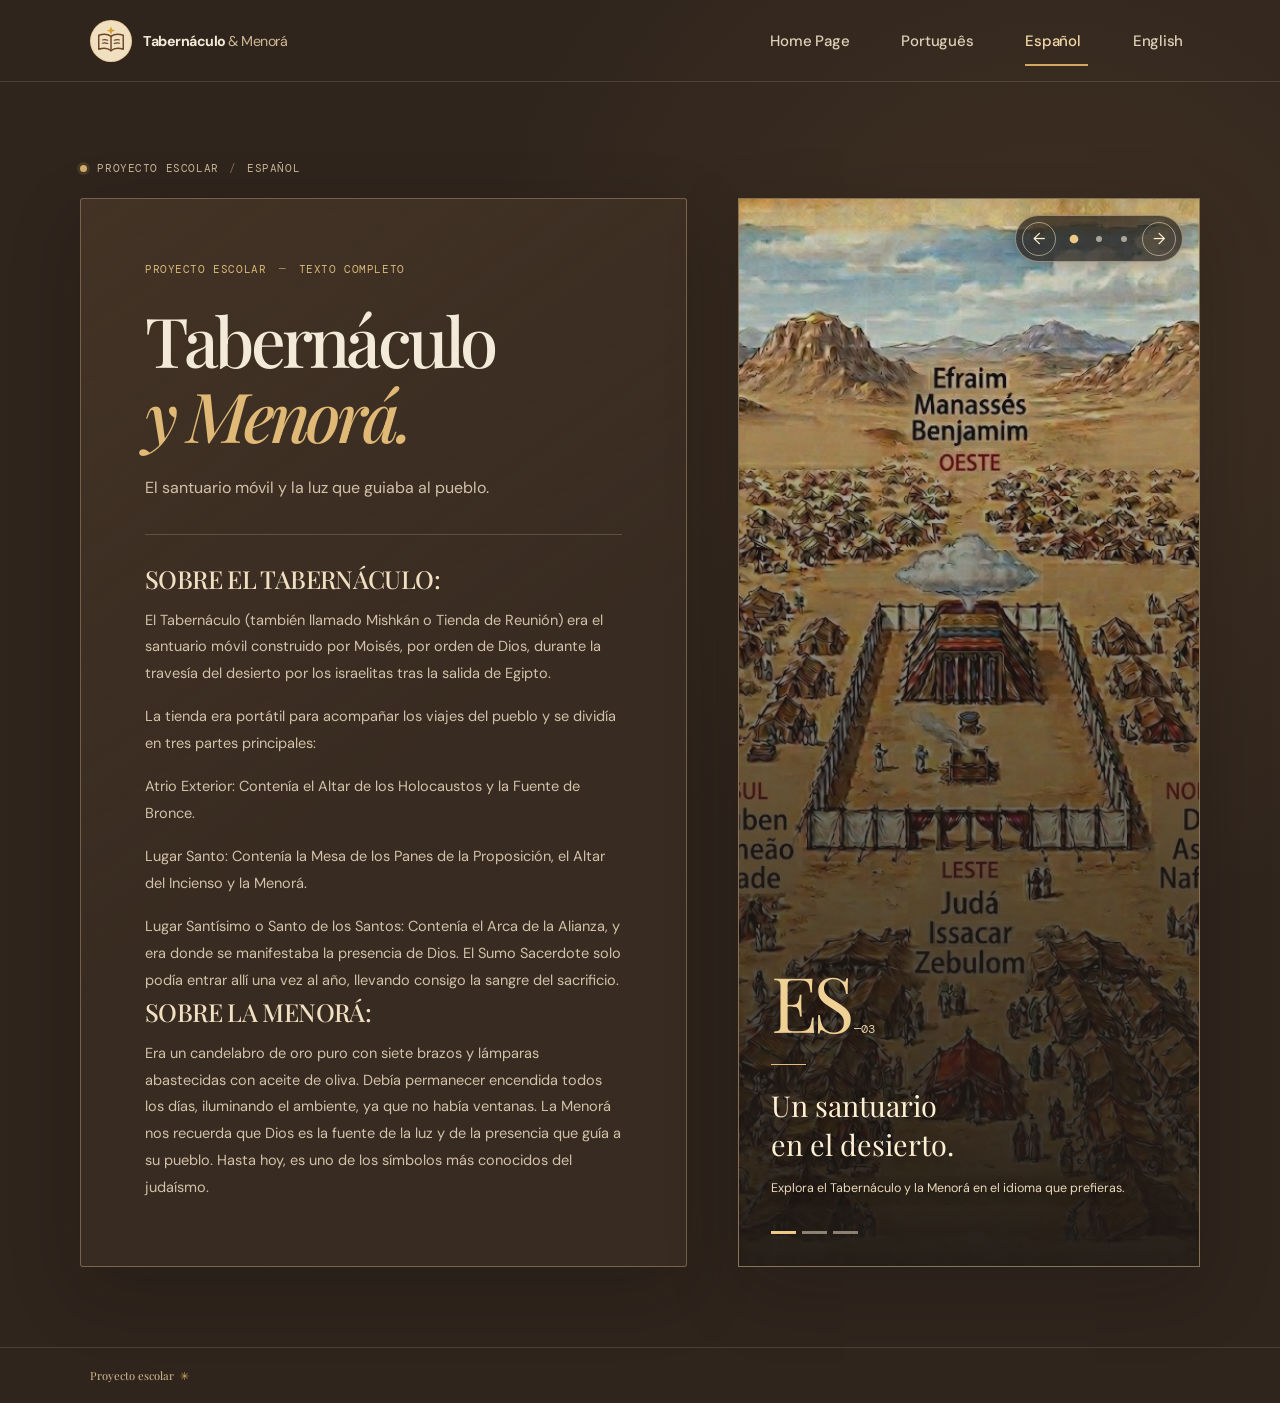
==== espanol.html @ 20fe085b "coimmit 2" ====
<!doctype html>
<html lang="es">
  <head>
    <meta charset="utf-8">
    <meta name="viewport" content="width=device-width, initial-scale=1">
    <meta name="theme-color" content="#30251d">
    <meta name="description" content="Texto completo en español sobre el Tabernáculo y la Menorá.">
    <title>Español | Tabernáculo &amp; Menorá</title>
    <link rel="stylesheet" href="styles.css">
    <script src="script.js" defer></script>
  </head>
  <body data-page="3" data-language="es">
    <a class="skip-link" href="#conteudo">Saltar al contenido</a>
    <header class="site-header home-header">
      <a class="brand" href="index.html" aria-label="Tabernáculo y Menorá — inicio">
        <img class="brand-logo" src="assets/logo_open_book_2_line_brown.svg" alt="">
        <span class="brand-name">Tabernáculo <span>&amp; Menorá</span></span>
      </a>
      <button class="menu-toggle" type="button" aria-expanded="false" aria-controls="site-nav">
        <span class="menu-toggle-label">Menú</span>
        <span class="menu-icon" aria-hidden="true"><span></span><span></span></span>
      </button>
      <nav class="site-nav" id="site-nav" aria-label="Páginas e idiomas">
        <a href="index.html"><span>Home Page</span></a>
        <a href="portugues.html"><span>Português</span></a>
        <a href="espanol.html" aria-current="page"><span>Español</span></a>
        <a href="ingles.html"><span>English</span></a>
      </nav>
    </header>

    <main id="conteudo" class="page-shell">
      <div class="page-kicker"><span class="status-dot"></span> Proyecto escolar <span class="kicker-divider">/</span> Español</div>
      <section class="page-layout" aria-labelledby="page-title">
        <article class="content-card">
          <div class="chapter-label">Proyecto escolar <span>—</span> Texto completo</div>
          <h1 id="page-title"><span>Tabernáculo</span><br><em>y Menorá.</em></h1>
          <p class="lead">El santuario móvil y la luz que guiaba al pueblo.</p>
          <div class="article-rule"></div>
          <section id="tabernaculo" class="article-section" aria-labelledby="tabernacle-title">
            <h2 id="tabernacle-title">SOBRE EL TABERNÁCULO:</h2>
            <div class="article-body">
              <p>El Tabernáculo (también llamado Mishkán o Tienda de Reunión) era el santuario móvil construido por Moisés, por orden de Dios, durante la travesía del desierto por los israelitas tras la salida de Egipto.</p>
              <p>La tienda era portátil para acompañar los viajes del pueblo y se dividía en tres partes principales:</p>
              <p>Atrio Exterior: Contenía el Altar de los Holocaustos y la Fuente de Bronce.</p>
              <p>Lugar Santo: Contenía la Mesa de los Panes de la Proposición, el Altar del Incienso y la Menorá.</p>
              <p>Lugar Santísimo o Santo de los Santos: Contenía el Arca de la Alianza, y era donde se manifestaba la presencia de Dios. El Sumo Sacerdote solo podía entrar allí una vez al año, llevando consigo la sangre del sacrificio.</p>
            </div>
          </section>
          <section id="menora" class="article-section" aria-labelledby="menorah-title">
            <h2 id="menorah-title">SOBRE LA MENORÁ:</h2>
            <div class="article-body">
              <p>Era un candelabro de oro puro con siete brazos y lámparas abastecidas con aceite de oliva. Debía permanecer encendida todos los días, iluminando el ambiente, ya que no había ventanas. La Menorá nos recuerda que Dios es la fuente de la luz y de la presencia que guía a su pueblo. Hasta hoy, es uno de los símbolos más conocidos del judaísmo.</p>
            </div>
          </section>
        </article>
        <aside class="page-aside" aria-label="Sobre el Tabernáculo">
          <div class="aside-carousel" data-carousel role="region" aria-roledescription="carrusel" aria-label="Galería de imágenes">
            <figure class="aside-slide is-active" role="group" aria-label="Imagen 1 de 3">
              <img src="assets/Tabernaculo.jpg" alt="Ilustración del Tabernáculo">
            </figure>
            <figure class="aside-slide" role="group" aria-label="Imagen 2 de 3" hidden>
              <img src="assets/azeite.png" alt="Aceite usado para mantener encendida la Menorá">
            </figure>
            <figure class="aside-slide" role="group" aria-label="Imagen 3 de 3" hidden>
              <img src="assets/menora.png" alt="Menorá de siete brazos">
            </figure>
            <div class="aside-carousel-controls">
              <button class="aside-carousel-arrow" type="button" data-carousel-prev aria-label="Imagen anterior">←</button>
              <div class="aside-carousel-dots" aria-label="Seleccionar imagen">
                <button class="aside-carousel-dot is-active" type="button" data-carousel-to="0" aria-label="Mostrar imagen 1" aria-current="true"></button>
                <button class="aside-carousel-dot" type="button" data-carousel-to="1" aria-label="Mostrar imagen 2"></button>
                <button class="aside-carousel-dot" type="button" data-carousel-to="2" aria-label="Mostrar imagen 3"></button>
              </div>
              <button class="aside-carousel-arrow" type="button" data-carousel-next aria-label="Imagen siguiente">→</button>
            </div>
          </div>
          <div class="aside-number">ES<span>—03</span></div>
          <div class="aside-line"></div>
          <p class="aside-label">Un santuario<br>en el desierto.</p>
          <p class="aside-copy">Explora el Tabernáculo y la Menorá en el idioma que prefieras.</p>
          <div class="page-progress" aria-label="Texto en español">
            <span class="progress-segment is-active"></span>
            <span class="progress-segment"></span>
            <span class="progress-segment"></span>
          </div>
        </aside>
      </section>
    </main>
    <footer class="site-footer">
      <span>Proyecto escolar <span aria-hidden="true">✳</span></span>
    </footer>
    <div class="reading-progress" aria-hidden="true"></div>
  </body>
</html>
---- styles.css ----
@import url("https://fonts.googleapis.com/css2?family=DM+Mono:wght@400;500&family=DM+Sans:wght@400;500;600;700&family=Playfair+Display:ital,wght@0,500;0,600;1,500;1,600&display=swap");

:root {
  color-scheme: light;
  --paper: #f5f2eb;
  --card: #fffefa;
  --ink: #20251f;
  --muted: #73776e;
  --green: #355d48;
  --green-dark: #284736;
  --line: #e7e4dc;
  --accent: #c77b51;
  --mono: "DM Mono", "Courier New", monospace;
  --sans: "DM Sans", Arial, sans-serif;
  --serif: "Playfair Display", Georgia, serif;
}

* {
  box-sizing: border-box;
}

html {
  scroll-behavior: smooth;
}

body {
  min-width: 320px;
  min-height: 100vh;
  margin: 0;
  background:
    radial-gradient(ellipse at 85% 12%, rgba(216, 207, 183, 0.22), transparent 32rem),
    var(--paper);
  color: var(--ink);
  font-family: var(--sans);
  -webkit-font-smoothing: antialiased;
}

a {
  color: inherit;
}

.skip-link {
  position: absolute;
  z-index: 5;
  top: 0.75rem;
  left: 0.75rem;
  padding: 0.7rem 1rem;
  transform: translateY(-160%);
  border-radius: 0.4rem;
  background: var(--green-dark);
  color: white;
  text-decoration: none;
}

.skip-link:focus {
  transform: translateY(0);
}

.site-header {
  position: relative;
  z-index: 2;
  display: flex;
  min-height: 82px;
  align-items: center;
  justify-content: space-between;
  padding: 0 clamp(1.25rem, 7vw, 7.5rem);
  border-bottom: 1px solid rgba(32, 37, 31, 0.09);
}

.brand {
  display: inline-flex;
  align-items: center;
  gap: 0.72rem;
  text-decoration: none;
}

.brand-mark {
  display: grid;
  width: 35px;
  height: 35px;
  place-items: center;
  border-radius: 50%;
  background: var(--green);
  color: #fffefa;
  font-family: var(--serif);
  font-size: 1.1rem;
  font-style: italic;
}

.brand-logo {
  display: block;
  width: 42px;
  height: 42px;
  flex: 0 0 auto;
  padding: 2px;
  border: 1px solid rgba(212, 160, 42, 0.45);
  border-radius: 50%;
  background: #f0dfc1;
  object-fit: contain;
}

.brand-name {
  font-size: 0.89rem;
  font-weight: 700;
  letter-spacing: -0.035em;
}

.brand-name span {
  color: var(--muted);
  font-weight: 400;
}

.site-nav {
  display: flex;
  align-items: center;
  gap: clamp(1.15rem, 3.5vw, 3.5rem);
}

.language-picker {
  display: inline-flex;
  align-items: center;
}

.language-select {
  padding: 0.4rem 0.25rem;
  border: 0;
  background: transparent;
  color: var(--green-dark);
  cursor: pointer;
  font: 500 0.7rem var(--mono);
}

.language-select:focus-visible,
.menu-toggle:focus-visible,
.site-nav a:focus-visible,
.article-footer a:focus-visible {
  outline: 2px solid var(--accent);
  outline-offset: 4px;
}

.visually-hidden {
  position: absolute;
  width: 1px;
  height: 1px;
  padding: 0;
  overflow: hidden;
  clip: rect(0, 0, 0, 0);
  white-space: nowrap;
  clip-path: inset(50%);
}

.site-nav a {
  position: relative;
  padding: 0.9rem 0;
  color: #64685f;
  font-family: var(--sans);
  font-size: 0.94rem;
  font-weight: 500;
  letter-spacing: -0.015em;
  text-decoration: none;
  transition: color 160ms ease;
}

.site-nav a:hover,
.site-nav a[aria-current="page"] {
  color: var(--green-dark);
}

.site-nav a[aria-current="page"]::after {
  position: absolute;
  right: 0;
  bottom: -1px;
  left: 0;
  height: 2px;
  background: var(--green);
  content: "";
}

.site-nav a span {
  margin-right: 0.45rem;
  color: #9b9d94;
  font-family: var(--mono);
  font-size: 0.65rem;
}

.site-nav a > span:last-child {
  color: inherit;
  font-family: var(--sans);
  font-size: inherit;
  font-weight: inherit;
}

.home-nav a > span:first-child,
.home-nav a > span:only-child {
  color: inherit;
  font-family: var(--sans);
  font-size: inherit;
  font-weight: inherit;
  margin-right: 0;
}

.home-nav a[aria-current="page"] > span {
  color: #f3d9a8;
}

.site-nav a[aria-current="page"] span {
  color: var(--accent);
}

.menu-toggle {
  display: none;
}

.page-shell {
  width: min(1050px, calc(100% - 3rem));
  margin: 0 auto;
  padding: clamp(2.5rem, 6vw, 4.65rem) 0 5rem;
}

.page-kicker,
.chapter-label {
  color: var(--muted);
  font-family: var(--mono);
  font-size: 0.66rem;
  letter-spacing: 0.055em;
  text-transform: uppercase;
}

.page-kicker {
  display: flex;
  align-items: center;
  gap: 0.65rem;
  margin-bottom: 1.45rem;
}

.status-dot {
  width: 7px;
  height: 7px;
  border-radius: 50%;
  background: #77916d;
  box-shadow: 0 0 0 3px rgba(119, 145, 109, 0.13);
}

.kicker-divider {
  color: #c2c0b8;
}

.page-layout {
  display: grid;
  grid-template-columns: minmax(0, 1fr) 205px;
  align-items: stretch;
  gap: clamp(2rem, 6vw, 5.5rem);
}

.content-card {
  padding: clamp(2rem, 5vw, 4.15rem) clamp(1.6rem, 6vw, 5.5rem);
  border: 1px solid rgba(44, 49, 40, 0.07);
  border-radius: 3px;
  background: var(--card);
  box-shadow: 0 16px 55px rgba(50, 47, 36, 0.055);
}

.chapter-label {
  margin-bottom: 1.7rem;
  color: var(--green);
}

.chapter-label span {
  padding: 0 0.3rem;
  color: #b7b4aa;
}

h1 {
  margin: 0;
  font-family: var(--serif);
  font-size: clamp(2.75rem, 5.4vw, 4.3rem);
  font-weight: 500;
  letter-spacing: -0.055em;
  line-height: 1.08;
}

h1 em {
  color: var(--green);
  font-weight: 500;
}

.lead {
  max-width: 560px;
  margin: 1.35rem 0 0;
  color: #64685f;
  font-size: 1rem;
  line-height: 1.75;
}

.article-rule {
  width: 100%;
  height: 1px;
  margin: 2rem 0 1.7rem;
  background: var(--line);
}

.content-card h2 {
  margin: 0 0 0.8rem;
  font-family: var(--serif);
  font-size: 1.55rem;
  font-weight: 500;
  letter-spacing: -0.025em;
}

.article-body p {
  margin: 0 0 1rem;
  color: #5d6159;
  font-size: 0.91rem;
  line-height: 1.85;
}

.article-body p:last-child {
  margin-bottom: 0;
}

.article-body strong {
  color: var(--green-dark);
  font-weight: 700;
}

.note-box {
  display: flex;
  gap: 0.85rem;
  margin-top: 1.7rem;
  padding: 1.05rem 1.15rem;
  border-left: 2px solid #8a9e80;
  background: #f5f6f0;
}

.note-icon {
  padding-top: 0.1rem;
  color: var(--green);
  font-size: 1rem;
}

.note-box p {
  margin: 0;
  color: #686e63;
  font-size: 0.78rem;
  line-height: 1.7;
}

.note-box strong {
  color: var(--green-dark);
  font-size: 0.8rem;
}

blockquote {
  margin: 1.6rem 0;
  padding: 0.15rem 0 0.15rem 1.15rem;
  border-left: 2px solid var(--accent);
  color: var(--green-dark);
  font-family: var(--serif);
  font-size: 1.22rem;
  font-style: italic;
  line-height: 1.6;
}

.article-footer {
  display: flex;
  align-items: center;
  justify-content: space-between;
  gap: 0.75rem;
  margin-top: 2.3rem;
  padding-top: 1.15rem;
  border-top: 1px solid var(--line);
  color: #999b92;
  font-family: var(--mono);
  font-size: 0.65rem;
}

.footer-muted {
  color: #c0bfb8;
}

.next-link,
.previous-link {
  color: var(--green);
  font-family: var(--sans);
  font-size: 0.76rem;
  font-weight: 600;
  text-decoration: none;
  transition: color 160ms ease;
}

.next-link:hover,
.previous-link:hover {
  color: var(--accent);
}

.next-link span,
.previous-link span {
  padding-left: 0.25rem;
}

.page-aside {
  display: flex;
  flex-direction: column;
  justify-content: center;
  padding: 1.5rem 0;
}

.aside-number {
  color: var(--green);
  font-family: var(--serif);
  font-size: 3.8rem;
  letter-spacing: -0.07em;
}

.aside-number span {
  margin-left: 0.3rem;
  color: #a4a69d;
  font-family: var(--mono);
  font-size: 0.72rem;
  letter-spacing: 0;
}

.aside-line {
  width: 35px;
  height: 1px;
  margin: 0.75rem 0 1.3rem;
  background: var(--accent);
}

.aside-label {
  margin: 0 0 0.8rem;
  font-family: var(--serif);
  font-size: 1.4rem;
  line-height: 1.35;
}

.aside-copy {
  margin: 0;
  color: #777a71;
  font-size: 0.78rem;
  line-height: 1.8;
}

.page-progress {
  display: flex;
  gap: 0.35rem;
  margin-top: 2rem;
}

.progress-segment {
  width: 25px;
  height: 3px;
  background: #d8d8cf;
}

.progress-segment.is-active {
  background: var(--green);
}

.site-footer {
  display: flex;
  justify-content: space-between;
  gap: 1rem;
  padding: 1.25rem clamp(1.25rem, 7vw, 7.5rem);
  border-top: 1px solid rgba(32, 37, 31, 0.09);
  color: #85877e;
  font-size: 0.7rem;
}

.site-footer span span {
  padding-left: 0.2rem;
  color: var(--accent);
}

.reading-progress {
  position: fixed;
  z-index: 4;
  top: 0;
  left: 0;
  width: 0;
  height: 2px;
  background: var(--accent);
  pointer-events: none;
}

@media (max-width: 760px) {
  .site-header {
    min-height: 72px;
    gap: 1rem;
  }

  .menu-toggle {
    display: inline-flex;
    align-items: center;
    gap: 0.65rem;
    padding: 0.5rem 0;
    border: 0;
    background: transparent;
    color: var(--ink);
    cursor: pointer;
    font: 500 0.75rem var(--sans);
  }

  .language-picker {
    margin-left: auto;
  }

  .menu-icon {
    display: grid;
    gap: 4px;
  }

  .menu-icon span {
    width: 17px;
    height: 1px;
    background: var(--green-dark);
    transition: transform 160ms ease;
  }

  .menu-toggle[aria-expanded="true"] .menu-icon span:first-child {
    transform: translateY(2.5px) rotate(45deg);
  }

  .menu-toggle[aria-expanded="true"] .menu-icon span:last-child {
    transform: translateY(-2.5px) rotate(-45deg);
  }

  .site-nav {
    position: absolute;
    top: calc(100% - 1px);
    right: 0;
    left: 0;
    display: none;
    align-items: stretch;
    gap: 0;
    padding: 0.35rem 1.5rem 1rem;
    border-bottom: 1px solid var(--line);
    background: var(--paper);
    box-shadow: 0 14px 22px rgba(40, 45, 37, 0.06);
  }

  .site-nav.is-open {
    display: flex;
    flex-direction: column;
  }

  .site-nav a {
    padding: 0.9rem 0;
    border-bottom: 1px solid rgba(32, 37, 31, 0.07);
  }

  .site-nav a[aria-current="page"]::after {
    right: auto;
    width: 2px;
    height: 1rem;
    bottom: 0.8rem;
  }

  .page-shell {
    width: min(100% - 2rem, 620px);
    padding-top: 2.5rem;
    padding-bottom: 3rem;
  }

  .page-layout {
    grid-template-columns: minmax(0, 1fr);
    gap: 1.7rem;
  }

  .content-card {
    padding: clamp(1.65rem, 7vw, 3rem) clamp(1.35rem, 7vw, 2.8rem);
  }

  .page-aside {
    display: grid;
    grid-template-columns: auto 1fr;
    align-items: center;
    column-gap: 1rem;
    padding: 0 0.5rem;
  }

  .aside-number {
    grid-row: span 3;
    font-size: 2.6rem;
  }

  .aside-line {
    display: none;
  }

  .aside-label {
    margin-bottom: 0.25rem;
    font-size: 1rem;
  }

  .aside-copy {
    font-size: 0.72rem;
  }

  .page-progress {
    grid-column: 2;
    margin-top: 0.7rem;
  }
}

@media (max-width: 420px) {
  .brand-name {
    font-size: 0.82rem;
  }

  .page-kicker {
    font-size: 0.58rem;
  }

  h1 {
    font-size: 2.55rem;
  }

  .article-footer {
    flex-wrap: wrap;
  }

  .article-footer > span {
    order: 2;
    width: 100%;
  }

  .site-footer {
    flex-direction: column;
    padding-top: 1rem;
    padding-bottom: 1rem;
  }
}

@media (prefers-reduced-motion: reduce) {
  *,
  *::before,
  *::after {
    scroll-behavior: auto !important;
    transition-duration: 0.01ms !important;
  }
}

body[data-home="true"] {
  color: #f3ead9;
  background:
    radial-gradient(ellipse at 82% 36%, rgba(162, 117, 70, 0.14), transparent 36rem),
    #30251d;
}

.home-header {
  border-bottom-color: rgba(239, 223, 195, 0.14);
}

.home-header .brand-logo,
body[data-page] .brand-logo {
  border-color: rgba(231, 195, 132, 0.58);
  background: #f0dfc1;
}

.home-header .brand-name {
  color: #f4ead7;
}

.home-header .brand-name span {
  color: #d1b995;
}

.home-header .site-nav a,
.home-header .language-select,
.home-header .menu-toggle {
  color: #ded0b8;
}

.home-header .site-nav a:hover,
.home-header .site-nav a:focus-visible,
.home-header .site-nav a[aria-current="page"] {
  color: #f3d9a8;
}

.home-header .site-nav a span {
  color: #b79c76;
}

.home-header .site-nav a > span:last-child,
.home-header .site-nav a > span:only-child {
  color: inherit;
  font-family: var(--sans);
  font-size: inherit;
  font-weight: inherit;
}

.home-header .site-nav a[aria-current="page"] > span {
  color: #f3d9a8;
}

.home-header .site-nav a[aria-current="page"]::after {
  background: #d3a762;
}

.home-header .menu-icon span {
  background: #e4d3b8;
}

.home-main {
  width: min(1120px, calc(100% - 3rem));
  margin: 0 auto;
}

.hero {
  display: grid;
  min-height: min(690px, calc(100vh - 82px));
  grid-template-columns: minmax(0, 0.88fr) minmax(420px, 1fr);
  align-items: center;
  gap: clamp(2.5rem, 8vw, 7rem);
  padding: clamp(3rem, 7vw, 6rem) 0;
}

.hero-copy {
  position: relative;
  z-index: 1;
  padding-bottom: 0.5rem;
}

.hero-eyebrow {
  display: flex;
  align-items: center;
  gap: 0.75rem;
  margin: 0 0 1.65rem;
  color: #d0bb98;
  font-family: var(--mono);
  font-size: 0.66rem;
  letter-spacing: 0.12em;
  text-transform: uppercase;
}

.hero-eyebrow .status-dot {
  background: #d4ae6e;
  box-shadow: 0 0 0 3px rgba(212, 174, 110, 0.14);
}

.hero h1 {
  font-size: clamp(4rem, 7.3vw, 6.7rem);
  letter-spacing: -0.07em;
  line-height: 0.94;
}

.hero h1 em {
  color: #dfb975;
  font-weight: 500;
}

.hero-and {
  color: #c48e54;
  font-family: var(--serif);
  font-size: 0.68em;
  font-style: italic;
}

.hero-description {
  margin: 1.65rem 0 0;
  color: #d1c2a9;
  font-family: var(--serif);
  font-size: clamp(1.05rem, 1.8vw, 1.3rem);
  line-height: 1.75;
  white-space: pre-line;
}

.hero-cta {
  display: inline-flex;
  min-height: 48px;
  align-items: center;
  gap: 2rem;
  margin-top: 2rem;
  padding: 0.75rem 1rem 0.75rem 1.25rem;
  border: 1px solid rgba(220, 182, 119, 0.66);
  color: #f0d7a9;
  font-size: 0.8rem;
  font-weight: 600;
  text-decoration: none;
  transition: background-color 180ms ease, color 180ms ease;
}

.hero-cta:hover {
  background: #d8b274;
  color: #30251d;
}

.cta-arrow {
  font-size: 1.05rem;
}

.hero-footnote {
  display: flex;
  align-items: center;
  gap: 0.8rem;
  margin-top: 3.2rem;
  color: #b5a58e;
  font-family: var(--mono);
  font-size: 0.61rem;
  letter-spacing: 0.04em;
  text-transform: uppercase;
}

.footnote-rule {
  width: 42px;
  height: 1px;
  background: #9c7951;
}

.carousel {
  position: relative;
  width: 100%;
  max-width: 520px;
  justify-self: end;
}

.carousel-frame {
  position: relative;
  aspect-ratio: 1.48;
  overflow: hidden;
  border: 1px solid rgba(227, 198, 151, 0.44);
  background: #554333;
  box-shadow: 0 24px 70px rgba(12, 12, 10, 0.3);
}

.carousel-frame::after {
  position: absolute;
  z-index: 2;
  inset: 12px;
  border: 1px solid rgba(247, 232, 204, 0.27);
  content: "";
  pointer-events: none;
}

.carousel-slide {
  position: absolute;
  inset: 0;
  margin: 0;
  opacity: 0;
  transition: opacity 450ms ease;
}

.carousel-slide.is-active {
  opacity: 1;
}

.carousel-slide::after {
  position: absolute;
  z-index: 1;
  inset: 45% 0 0;
  background: linear-gradient(180deg, transparent, rgba(28, 22, 18, 0.62));
  content: "";
  pointer-events: none;
}

.carousel-slide img {
  display: block;
  width: 100%;
  height: 100%;
  object-fit: cover;
}

.carousel-slide figcaption {
  position: absolute;
  right: 2rem;
  bottom: 2rem;
  left: 2rem;
  display: flex;
  align-items: center;
  gap: 0.8rem;
  color: #fff0d4;
  font-family: var(--serif);
  font-size: 1.1rem;
  text-shadow: 0 2px 12px rgba(0, 0, 0, 0.45);
  z-index: 2;
}

.carousel-slide figcaption span:first-child {
  color: #eac37f;
  font-family: var(--mono);
  font-size: 0.65rem;
}

.carousel-controls {
  position: absolute;
  z-index: 3;
  right: 2rem;
  bottom: 1.9rem;
  left: 2rem;
  display: flex;
  align-items: center;
  justify-content: space-between;
}

.carousel-dots,
.carousel-arrows {
  display: flex;
  align-items: center;
  gap: 0.45rem;
}

.carousel-dot {
  width: 18px;
  height: 18px;
  padding: 0;
  border: 0;
  background: transparent;
  cursor: pointer;
}

.carousel-dot::after {
  display: block;
  width: 6px;
  height: 6px;
  margin: auto;
  border-radius: 50%;
  background: rgba(255, 242, 217, 0.58);
  content: "";
  transition: transform 180ms ease, background-color 180ms ease;
}

.carousel-dot.is-active::after {
  transform: scale(1.45);
  background: #eec986;
}

.carousel-arrow {
  display: grid;
  width: 34px;
  height: 34px;
  place-items: center;
  border: 1px solid rgba(250, 233, 202, 0.52);
  border-radius: 50%;
  background: rgba(38, 31, 25, 0.28);
  color: #fff0d4;
  cursor: pointer;
  font: 1rem var(--sans);
  transition: background-color 180ms ease, color 180ms ease;
}

.carousel-arrow:hover {
  background: #e2bd7c;
  color: #30251d;
}

.carousel-arrow:focus-visible,
.carousel-dot:focus-visible,
.hero-cta:focus-visible,
.chapter-card:focus-visible {
  outline: 2px solid #edc681;
  outline-offset: 4px;
}

.hero-ornament {
  position: absolute;
  z-index: -1;
  top: -2.7rem;
  right: -2.6rem;
  color: rgba(226, 189, 124, 0.35);
  font-family: var(--serif);
  font-size: 1.4rem;
  letter-spacing: 0.13em;
}

.carousel-hint {
  margin: 1rem 0 0;
  color: #b9a789;
  font-family: var(--serif);
  font-size: 0.84rem;
  font-style: italic;
  text-align: right;
}

.home-chapters {
  display: grid;
  grid-template-columns: repeat(3, minmax(0, 1fr));
  margin: 0 0 4rem;
  border-top: 1px solid rgba(238, 221, 193, 0.24);
  border-bottom: 1px solid rgba(238, 221, 193, 0.24);
}

.chapter-card {
  position: relative;
  display: flex;
  min-height: 112px;
  flex-direction: column;
  justify-content: center;
  gap: 0.6rem;
  padding: 1.2rem 2rem;
  text-decoration: none;
  transition: background-color 180ms ease;
}

.chapter-card + .chapter-card {
  border-left: 1px solid rgba(238, 221, 193, 0.2);
}

.chapter-card:hover {
  background: rgba(238, 221, 193, 0.06);
}

.chapter-index {
  color: #d1ad75;
  font-family: var(--mono);
  font-size: 0.61rem;
  letter-spacing: 0.08em;
  text-transform: uppercase;
}

.chapter-index span {
  color: #998169;
}

.chapter-name {
  color: #f0e2ca;
  font-family: var(--serif);
  font-size: 1.12rem;
}

.chapter-arrow {
  position: absolute;
  top: 50%;
  right: 1.5rem;
  transform: translateY(-50%);
  color: #c99f65;
  opacity: 0;
  transition: opacity 180ms ease, transform 180ms ease;
}

.chapter-card:hover .chapter-arrow,
.chapter-card:focus-visible .chapter-arrow {
  transform: translate(3px, calc(-50% - 3px));
  opacity: 1;
}

.home-footer {
  border-top-color: rgba(239, 223, 195, 0.14);
  color: #b5a58e;
}

.home-footer > span:last-child {
  color: #d6bd94;
  font-family: var(--serif);
}

@media (max-width: 900px) {
  .hero {
    grid-template-columns: minmax(0, 0.9fr) minmax(340px, 1fr);
    gap: 2.5rem;
  }

  .hero h1 {
    font-size: clamp(3.6rem, 7.2vw, 5.2rem);
  }

  .chapter-card {
    padding-right: 1.2rem;
    padding-left: 1.2rem;
  }
}

@media (max-width: 760px) {
  .home-header .menu-toggle {
    color: #ded0b8;
  }

  .home-header .site-nav {
    background: #30251d;
    border-bottom-color: rgba(239, 223, 195, 0.14);
  }

  .home-header .site-nav a {
    border-bottom-color: rgba(239, 223, 195, 0.12);
  }

  .home-main {
    width: min(100% - 2rem, 580px);
  }

  .hero {
    min-height: 0;
    grid-template-columns: minmax(0, 1fr);
    gap: 2.5rem;
    padding: 3.6rem 0 3rem;
  }

  .hero h1 {
    font-size: clamp(4rem, 13vw, 5.5rem);
  }

  .hero-footnote {
    margin-top: 2rem;
  }

  .carousel {
    width: min(100%, 500px);
    justify-self: center;
  }

  .hero-ornament {
    right: -0.3rem;
  }

  .home-chapters {
    grid-template-columns: minmax(0, 1fr);
    margin-bottom: 2.5rem;
  }

  .chapter-card {
    min-height: 86px;
    padding-left: 1rem;
  }

  .chapter-card + .chapter-card {
    border-top: 1px solid rgba(238, 221, 193, 0.2);
    border-left: 0;
  }

  .chapter-arrow {
    right: 1rem;
    opacity: 1;
  }

  .home-footer {
    color: #b5a58e;
  }
}

@media (prefers-reduced-motion: reduce) {
  .carousel-slide,
  .carousel-dot::after,
  .carousel-arrow,
  .chapter-card,
  .chapter-arrow,
  .hero-cta {
    transition: none;
  }
}

body[data-page] {
  color-scheme: dark;
  color: #f3ead9;
  background:
    radial-gradient(ellipse at 82% 25%, rgba(162, 117, 70, 0.13), transparent 36rem),
    #30251d;
}

body[data-page] .site-header {
  border-bottom-color: rgba(239, 223, 195, 0.14);
}

body[data-page] .brand-name {
  color: #f4ead7;
}

body[data-page] .brand-name span {
  color: #d1b995;
}

body[data-page] .site-nav a,
body[data-page] .language-select,
body[data-page] .menu-toggle {
  color: #ded0b8;
}

body[data-page] .site-nav a:hover,
body[data-page] .site-nav a[aria-current="page"] {
  color: #f3d9a8;
}

body[data-page] .site-nav a[aria-current="page"]::after {
  background: #d3a762;
}

body[data-page] .site-nav a span {
  color: #b79c76;
}

body[data-page] .site-nav a > span:last-child {
  color: inherit;
  font-family: var(--sans);
  font-size: inherit;
  font-weight: inherit;
}

body[data-page] .menu-icon span {
  background: #e4d3b8;
}

body[data-page] .page-shell {
  width: min(1120px, calc(100% - 3rem));
  padding-top: clamp(3rem, 7vw, 5rem);
}

body[data-page] .page-kicker {
  color: #c9b797;
}

body[data-page] .page-kicker .status-dot {
  background: #d4ae6e;
  box-shadow: 0 0 0 3px rgba(212, 174, 110, 0.14);
}

body[data-page] .kicker-divider {
  color: #806b51;
}

body[data-page] .page-layout {
  grid-template-columns: minmax(0, 1fr) minmax(280px, 0.76fr);
  gap: clamp(1.5rem, 4vw, 3.5rem);
}

body[data-page] .content-card {
  padding: clamp(2rem, 5vw, 4rem) clamp(1.7rem, 5vw, 4.5rem);
  border: 1px solid rgba(227, 198, 151, 0.35);
  background:
    linear-gradient(145deg, rgba(86, 65, 45, 0.35), transparent 55%),
    #382b21;
  box-shadow: 0 24px 70px rgba(12, 12, 10, 0.24);
}

body[data-page] .chapter-label {
  color: #d7b779;
}

body[data-page] .chapter-label span {
  color: #a68b66;
}

body[data-page] h1 {
  color: #f3ead9;
}

body[data-page] h1 em {
  color: #dfb975;
}

body[data-page] .lead {
  color: #d1c2a9;
}

body[data-page] .article-rule {
  background: rgba(238, 221, 193, 0.2);
}

body[data-page] .content-card h2 {
  color: #f0dfc1;
}

body[data-page] .article-body p {
  color: #d1c2a9;
}

body[data-page] .article-body strong {
  color: #e7c787;
}

body[data-page] blockquote {
  color: #ecd4a7;
}

body[data-page] .article-footer {
  border-top-color: rgba(238, 221, 193, 0.2);
  color: #c1ac89;
}

body[data-page] .footer-muted {
  color: #846f56;
}

body[data-page] .next-link,
body[data-page] .previous-link {
  color: #e2bd7c;
}

body[data-page] .next-link:hover,
body[data-page] .previous-link:hover {
  color: #f3dfb8;
}

body[data-page] .page-aside {
  position: relative;
  isolation: isolate;
  min-height: 430px;
  overflow: hidden;
  justify-content: flex-end;
  padding: 2rem;
  border: 1px solid rgba(227, 198, 151, 0.38);
  background-color: #51402f;
  box-shadow: 0 24px 70px rgba(12, 12, 10, 0.2);
}

body[data-page] .page-aside::after {
  position: absolute;
  inset: 0;
  content: "";
}

body[data-page] .page-aside::after {
  z-index: 1;
  background: linear-gradient(180deg, rgba(30, 25, 21, 0.06) 10%, rgba(30, 25, 21, 0.48) 45%, rgba(30, 25, 21, 0.96) 100%);
}

body[data-page] .page-aside > :not(.aside-carousel) {
  position: relative;
  z-index: 2;
}

.aside-carousel {
  position: absolute;
  inset: 0;
}

.aside-slide {
  position: absolute;
  z-index: 0;
  inset: 0;
  margin: 0;
}

.aside-slide[hidden] {
  display: none;
}

.aside-slide img {
  display: block;
  width: 100%;
  height: 100%;
  object-fit: cover;
  opacity: 0.83;
}

.aside-carousel-controls {
  position: absolute;
  z-index: 3;
  top: 1rem;
  right: 1rem;
  display: flex;
  align-items: center;
  gap: 0.45rem;
  padding: 0.35rem;
  border: 1px solid rgba(250, 233, 202, 0.45);
  border-radius: 999px;
  background: rgba(38, 31, 25, 0.72);
  box-shadow: 0 4px 14px rgba(12, 12, 10, 0.2);
}

.aside-carousel-arrow {
  display: grid;
  width: 34px;
  height: 34px;
  place-items: center;
  border: 1px solid rgba(250, 233, 202, 0.52);
  border-radius: 50%;
  background: transparent;
  color: #fff0d4;
  cursor: pointer;
  font: 1rem var(--sans);
  transition: background-color 180ms ease, color 180ms ease;
}

.aside-carousel-arrow:hover {
  background: #e2bd7c;
  color: #30251d;
}

.aside-carousel-dots {
  display: flex;
  align-items: center;
  gap: 0.2rem;
}

.aside-carousel-dot {
  display: grid;
  width: 22px;
  height: 22px;
  place-items: center;
  padding: 0;
  border: 0;
  background: transparent;
  cursor: pointer;
}

.aside-carousel-dot::after {
  width: 6px;
  height: 6px;
  border-radius: 50%;
  background: rgba(255, 242, 217, 0.58);
  content: "";
}

.aside-carousel-dot.is-active::after {
  transform: scale(1.45);
  background: #eec986;
}

.aside-carousel-arrow:focus-visible,
.aside-carousel-dot:focus-visible {
  outline: 2px solid #edc681;
  outline-offset: 3px;
}

body[data-page] .aside-number {
  color: #f0d195;
  font-size: clamp(4rem, 6vw, 5.3rem);
  text-shadow: 0 2px 18px rgba(25, 18, 12, 0.35);
}

body[data-page] .aside-number span {
  color: #e4cfaa;
}

body[data-page] .aside-line {
  background: #e2bd7c;
}

body[data-page] .aside-label {
  color: #fff0d4;
  font-size: clamp(1.35rem, 2.4vw, 1.8rem);
  text-shadow: 0 2px 14px rgba(20, 15, 11, 0.55);
}

body[data-page] .aside-copy {
  color: #ead9bc;
  text-shadow: 0 2px 12px rgba(20, 15, 11, 0.8);
}

body[data-page] .progress-segment {
  background: rgba(255, 242, 217, 0.48);
}

body[data-page] .progress-segment.is-active {
  background: #eec986;
}

body[data-page] .site-footer {
  border-top-color: rgba(239, 223, 195, 0.14);
  color: #b5a58e;
}

body[data-page] .site-footer > span:last-child {
  color: #d6bd94;
  font-family: var(--serif);
}

body[data-page] .site-footer span span {
  color: #d3a762;
}

body[data-page] .reading-progress {
  background: #d3a762;
}

@media (max-width: 760px) {
  body[data-page] .site-nav {
    background: #30251d;
    border-bottom-color: rgba(239, 223, 195, 0.14);
  }

  body[data-page] .site-nav a {
    border-bottom-color: rgba(239, 223, 195, 0.12);
  }

  body[data-page] .page-shell {
    width: min(100% - 2rem, 620px);
  }

  body[data-page] .page-layout {
    grid-template-columns: minmax(0, 1fr);
    gap: 1.5rem;
  }

  body[data-page] .page-aside {
    display: flex;
    min-height: 290px;
    flex-direction: column;
    align-items: flex-start;
    justify-content: flex-end;
    padding: 1.5rem;
  }

  body[data-page] .aside-number {
    font-size: 3.4rem;
  }

  body[data-page] .aside-line {
    margin: 0.35rem 0 0.8rem;
  }

  body[data-page] .aside-label {
    font-size: 1.3rem;
  }

  body[data-page] .page-progress {
    margin-top: 1rem;
  }

  body[data-page] .site-footer {
    color: #b5a58e;
  }
}

@media (prefers-reduced-motion: reduce) {
  .aside-carousel-arrow {
    transition: none;
  }
}

.language-home {
  display: grid;
  min-height: calc(100vh - 83px);
  place-items: center;
  padding: clamp(2.5rem, 6vh, 4.5rem) 1.5rem;
}

.language-selector {
  width: min(920px, 100%);
}

.language-eyebrow {
  display: flex;
  align-items: center;
  justify-content: center;
  gap: 0.75rem;
  margin: 0 0 0.9rem;
  color: #d0bb98;
  font-family: var(--mono);
  font-size: 0.64rem;
  letter-spacing: 0.14em;
  text-align: center;
}

.language-selector h1 {
  margin: 0 0 clamp(2rem, 5vh, 3.25rem);
  color: #f3ead9;
  font-size: clamp(2rem, 4vw, 3.2rem);
  text-align: center;
}

.language-options {
  display: grid;
  grid-template-columns: repeat(3, minmax(0, 1fr));
  gap: clamp(0.75rem, 2vw, 1.25rem);
}

.language-button {
  display: flex;
  min-width: 0;
  min-height: 76px;
  align-items: center;
  justify-content: center;
  gap: 1rem;
  padding: 1rem 1.25rem;
  border: 1px solid #d3a762;
  border-radius: 999px;
  background: linear-gradient(145deg, #f5e8cf, #ead3aa);
  color: #30251d;
  font-family: var(--sans);
  font-size: clamp(1rem, 2vw, 1.2rem);
  font-weight: 600;
  text-decoration: none;
  box-shadow: 0 8px 20px rgba(12, 12, 10, 0.2), inset 0 1px 0 rgba(255, 255, 255, 0.65);
  transition: background 180ms ease, border-color 180ms ease, box-shadow 180ms ease, transform 180ms ease;
}

.language-button:focus-visible {
  outline: 2px solid #edc681;
  outline-offset: 5px;
}

.language-button:hover {
  transform: translateY(-3px);
  border-color: #f0d195;
  background: linear-gradient(145deg, #fff1d6, #edc681);
  box-shadow: 0 14px 28px rgba(12, 12, 10, 0.3), 0 0 0 3px rgba(211, 167, 98, 0.12), inset 0 1px 0 rgba(255, 255, 255, 0.8);
}

.language-button:active {
  transform: translateY(-1px);
  box-shadow: 0 6px 14px rgba(12, 12, 10, 0.22), inset 0 2px 5px rgba(48, 37, 29, 0.12);
}

@media (max-width: 760px) {
  .language-home {
    min-height: auto;
    padding: 2.5rem 1rem 3rem;
  }

  .language-selector h1 {
    margin-bottom: 1.7rem;
    font-size: clamp(1.8rem, 8vw, 2.5rem);
  }

  .language-options {
    grid-template-columns: minmax(0, 1fr);
    gap: 0.85rem;
  }

  .language-button {
    min-height: 64px;
  }
}

@media (prefers-reduced-motion: reduce) {
  .language-button {
    transition: none;
  }
}
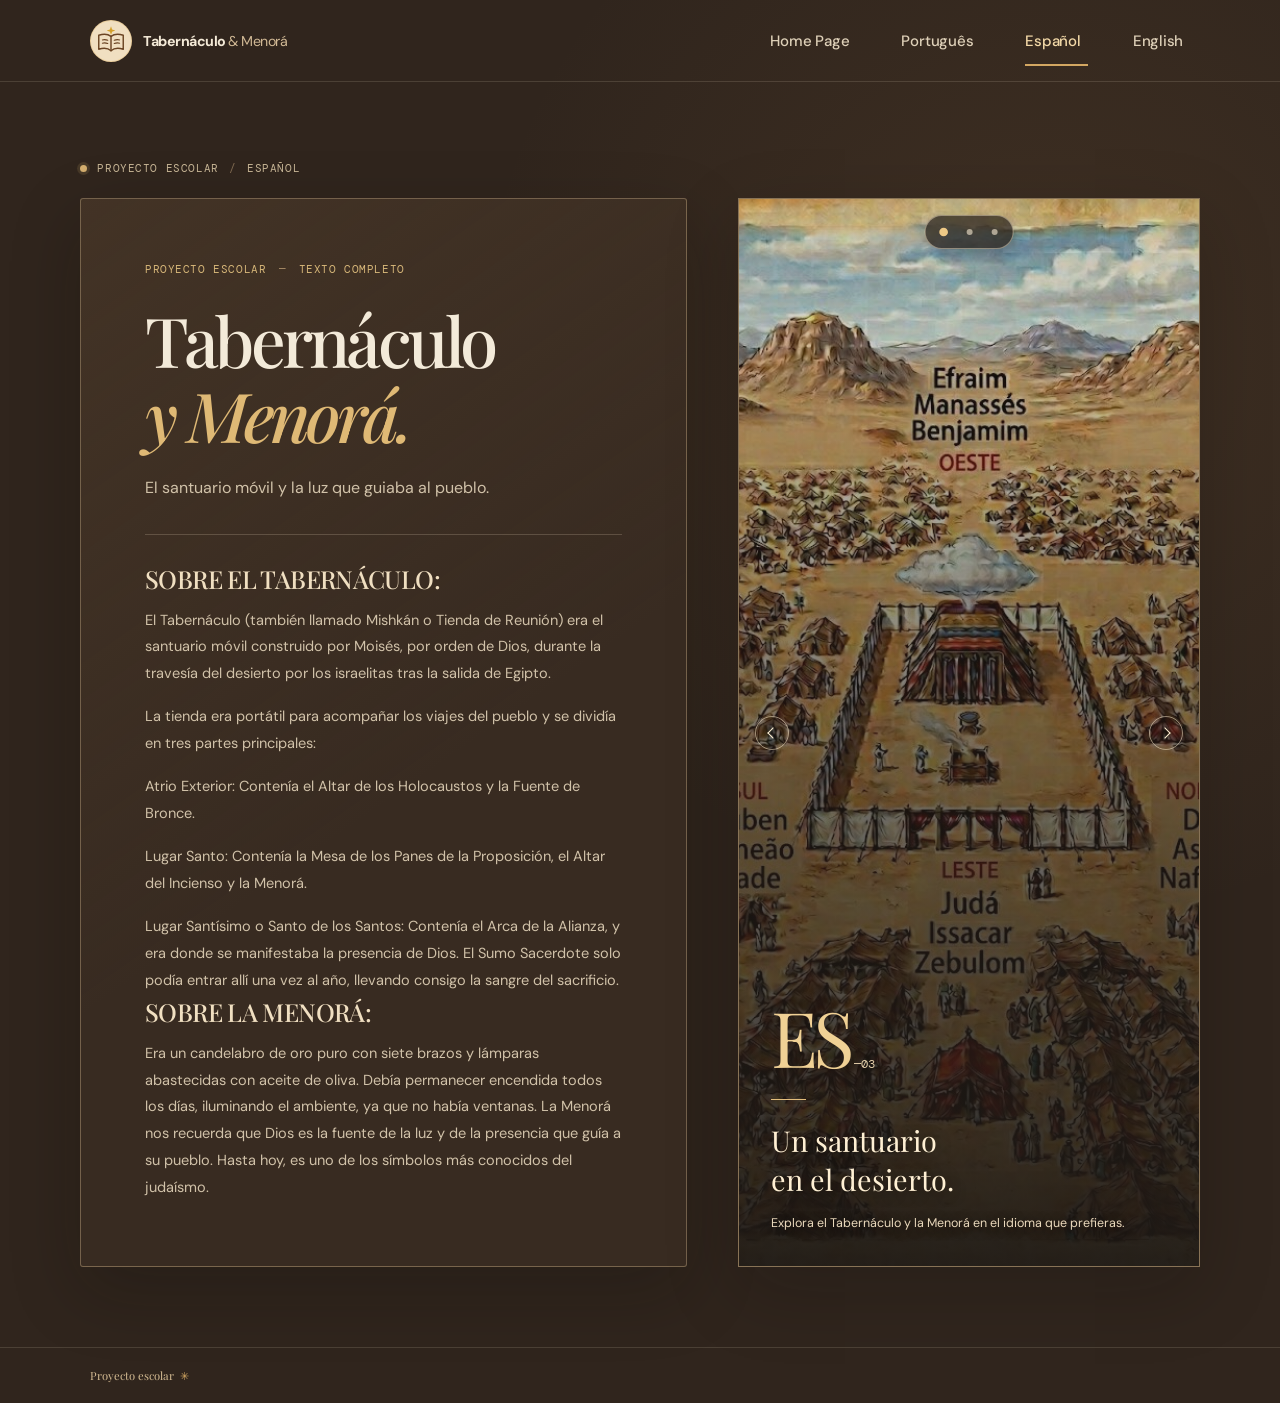
==== commit 9a17cc4c: "commit 3" ====
--- a/espanol.html
+++ b/espanol.html
@@ -65,24 +65,19 @@
               <img src="assets/menora.png" alt="Menorá de siete brazos">
             </figure>
             <div class="aside-carousel-controls">
-              <button class="aside-carousel-arrow" type="button" data-carousel-prev aria-label="Imagen anterior">←</button>
+              <button class="aside-carousel-arrow" type="button" data-carousel-prev aria-label="Imagen anterior"></button>
               <div class="aside-carousel-dots" aria-label="Seleccionar imagen">
                 <button class="aside-carousel-dot is-active" type="button" data-carousel-to="0" aria-label="Mostrar imagen 1" aria-current="true"></button>
                 <button class="aside-carousel-dot" type="button" data-carousel-to="1" aria-label="Mostrar imagen 2"></button>
                 <button class="aside-carousel-dot" type="button" data-carousel-to="2" aria-label="Mostrar imagen 3"></button>
               </div>
-              <button class="aside-carousel-arrow" type="button" data-carousel-next aria-label="Imagen siguiente">→</button>
+              <button class="aside-carousel-arrow" type="button" data-carousel-next aria-label="Imagen siguiente"></button>
             </div>
           </div>
           <div class="aside-number">ES<span>—03</span></div>
           <div class="aside-line"></div>
           <p class="aside-label">Un santuario<br>en el desierto.</p>
           <p class="aside-copy">Explora el Tabernáculo y la Menorá en el idioma que prefieras.</p>
-          <div class="page-progress" aria-label="Texto en español">
-            <span class="progress-segment is-active"></span>
-            <span class="progress-segment"></span>
-            <span class="progress-segment"></span>
-          </div>
         </aside>
       </section>
     </main>
--- a/styles.css
+++ b/styles.css
@@ -1334,16 +1334,13 @@
 .aside-carousel-controls {
   position: absolute;
   z-index: 3;
-  top: 1rem;
-  right: 1rem;
+  inset: 0;
   display: flex;
   align-items: center;
   gap: 0.45rem;
-  padding: 0.35rem;
-  border: 1px solid rgba(250, 233, 202, 0.45);
-  border-radius: 999px;
-  background: rgba(38, 31, 25, 0.72);
-  box-shadow: 0 4px 14px rgba(12, 12, 10, 0.2);
+  justify-content: space-between;
+  padding: 0 1rem;
+  pointer-events: none;
 }
 
 .aside-carousel-arrow {
@@ -1356,8 +1353,24 @@
   background: transparent;
   color: #fff0d4;
   cursor: pointer;
-  font: 1rem var(--sans);
+  pointer-events: auto;
   transition: background-color 180ms ease, color 180ms ease;
+}
+
+.aside-carousel-arrow::before {
+  width: 7px;
+  height: 7px;
+  border-top: 1.5px solid currentColor;
+  border-right: 1.5px solid currentColor;
+  content: "";
+}
+
+.aside-carousel-arrow[data-carousel-prev]::before {
+  transform: translateX(1px) rotate(-135deg);
+}
+
+.aside-carousel-arrow[data-carousel-next]::before {
+  transform: translateX(-1px) rotate(45deg);
 }
 
 .aside-carousel-arrow:hover {
@@ -1366,9 +1379,19 @@
 }
 
 .aside-carousel-dots {
+  position: absolute;
+  top: 1rem;
+  left: 50%;
   display: flex;
   align-items: center;
   gap: 0.2rem;
+  padding: 0.3rem 0.45rem;
+  transform: translateX(-50%);
+  border: 1px solid rgba(250, 233, 202, 0.45);
+  border-radius: 999px;
+  background: rgba(38, 31, 25, 0.72);
+  box-shadow: 0 4px 14px rgba(12, 12, 10, 0.2);
+  pointer-events: auto;
 }
 
 .aside-carousel-dot {
@@ -1536,6 +1559,15 @@
   color: #f3ead9;
   font-size: clamp(2rem, 4vw, 3.2rem);
   text-align: center;
+}
+
+.language-selector h1.is-changing {
+  opacity: 0;
+  transform: translateY(0.25em);
+}
+
+.language-selector h1[data-language-title] {
+  transition: opacity 240ms ease, transform 240ms ease;
 }
 
 .language-options {
@@ -1603,7 +1635,8 @@
 }
 
 @media (prefers-reduced-motion: reduce) {
-  .language-button {
+  .language-button,
+  .language-selector h1[data-language-title] {
     transition: none;
   }
 }
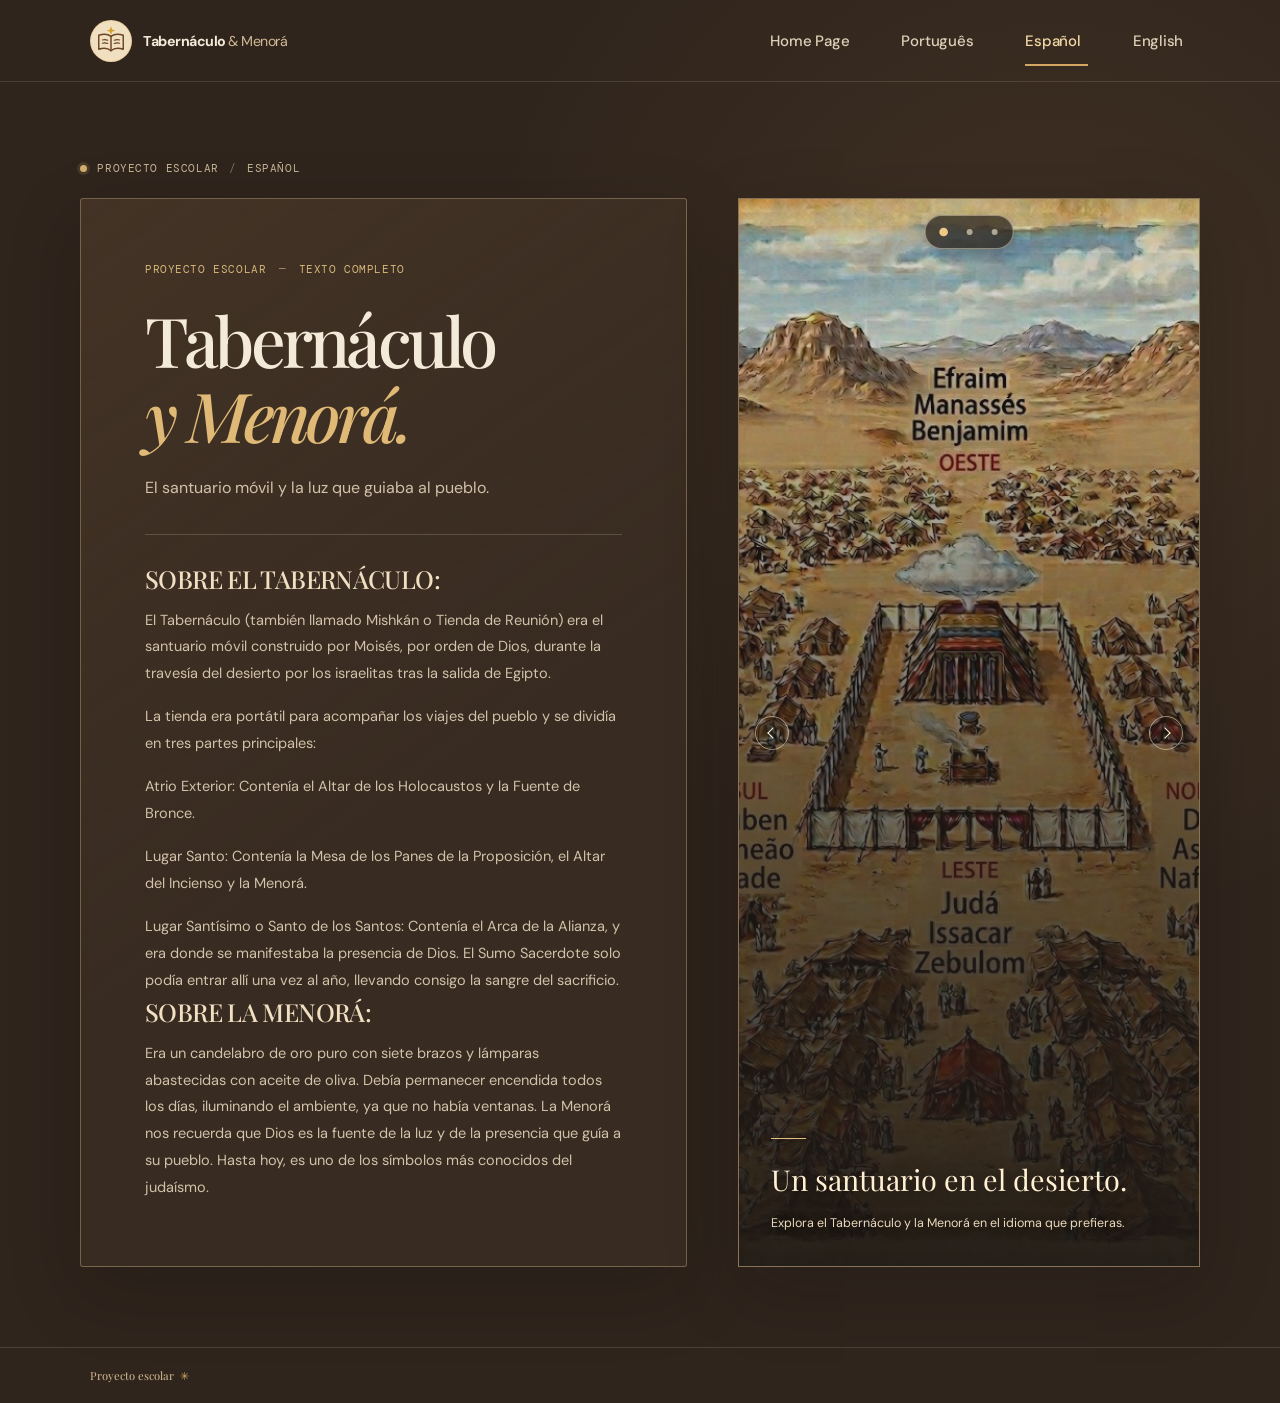
==== commit a83fbd53: "captions fixed" ====
--- a/espanol.html
+++ b/espanol.html
@@ -55,13 +55,13 @@
         </article>
         <aside class="page-aside" aria-label="Sobre el Tabernáculo">
           <div class="aside-carousel" data-carousel role="region" aria-roledescription="carrusel" aria-label="Galería de imágenes">
-            <figure class="aside-slide is-active" role="group" aria-label="Imagen 1 de 3">
+            <figure class="aside-slide is-active" role="group" aria-label="Imagen 1 de 3" data-caption-label="Un santuario en el desierto." data-caption-copy="Explora el Tabernáculo y la Menorá en el idioma que prefieras.">
               <img src="assets/Tabernaculo.jpg" alt="Ilustración del Tabernáculo">
             </figure>
-            <figure class="aside-slide" role="group" aria-label="Imagen 2 de 3" hidden>
+            <figure class="aside-slide" role="group" aria-label="Imagen 2 de 3" data-caption-label="Aceite de oliva puro para la Menorá." data-caption-copy="Se colocaba en sus lámparas para mantenerlas encendidas." hidden>
               <img src="assets/azeite.png" alt="Aceite usado para mantener encendida la Menorá">
             </figure>
-            <figure class="aside-slide" role="group" aria-label="Imagen 3 de 3" hidden>
+            <figure class="aside-slide" role="group" aria-label="Imagen 3 de 3" data-caption-label="La Menorá, un candelabro de siete brazos." data-caption-copy="Sus lámparas iluminaban el Lugar Santo del Tabernáculo." hidden>
               <img src="assets/menora.png" alt="Menorá de siete brazos">
             </figure>
             <div class="aside-carousel-controls">
@@ -74,10 +74,9 @@
               <button class="aside-carousel-arrow" type="button" data-carousel-next aria-label="Imagen siguiente"></button>
             </div>
           </div>
-          <div class="aside-number">ES<span>—03</span></div>
           <div class="aside-line"></div>
-          <p class="aside-label">Un santuario<br>en el desierto.</p>
-          <p class="aside-copy">Explora el Tabernáculo y la Menorá en el idioma que prefieras.</p>
+          <p class="aside-label" data-carousel-caption-label>Un santuario en el desierto.</p>
+          <p class="aside-copy" data-carousel-caption-copy>Explora el Tabernáculo y la Menorá en el idioma que prefieras.</p>
         </aside>
       </section>
     </main>
--- a/styles.css
+++ b/styles.css
@@ -405,21 +405,6 @@
   padding: 1.5rem 0;
 }
 
-.aside-number {
-  color: var(--green);
-  font-family: var(--serif);
-  font-size: 3.8rem;
-  letter-spacing: -0.07em;
-}
-
-.aside-number span {
-  margin-left: 0.3rem;
-  color: #a4a69d;
-  font-family: var(--mono);
-  font-size: 0.72rem;
-  letter-spacing: 0;
-}
-
 .aside-line {
   width: 35px;
   height: 1px;
@@ -573,15 +558,9 @@
 
   .page-aside {
     display: grid;
-    grid-template-columns: auto 1fr;
+    grid-template-columns: minmax(0, 1fr);
     align-items: center;
-    column-gap: 1rem;
     padding: 0 0.5rem;
-  }
-
-  .aside-number {
-    grid-row: span 3;
-    font-size: 2.6rem;
   }
 
   .aside-line {
@@ -1424,16 +1403,6 @@
   outline-offset: 3px;
 }
 
-body[data-page] .aside-number {
-  color: #f0d195;
-  font-size: clamp(4rem, 6vw, 5.3rem);
-  text-shadow: 0 2px 18px rgba(25, 18, 12, 0.35);
-}
-
-body[data-page] .aside-number span {
-  color: #e4cfaa;
-}
-
 body[data-page] .aside-line {
   background: #e2bd7c;
 }
@@ -1501,10 +1470,6 @@
     align-items: flex-start;
     justify-content: flex-end;
     padding: 1.5rem;
-  }
-
-  body[data-page] .aside-number {
-    font-size: 3.4rem;
   }
 
   body[data-page] .aside-line {
